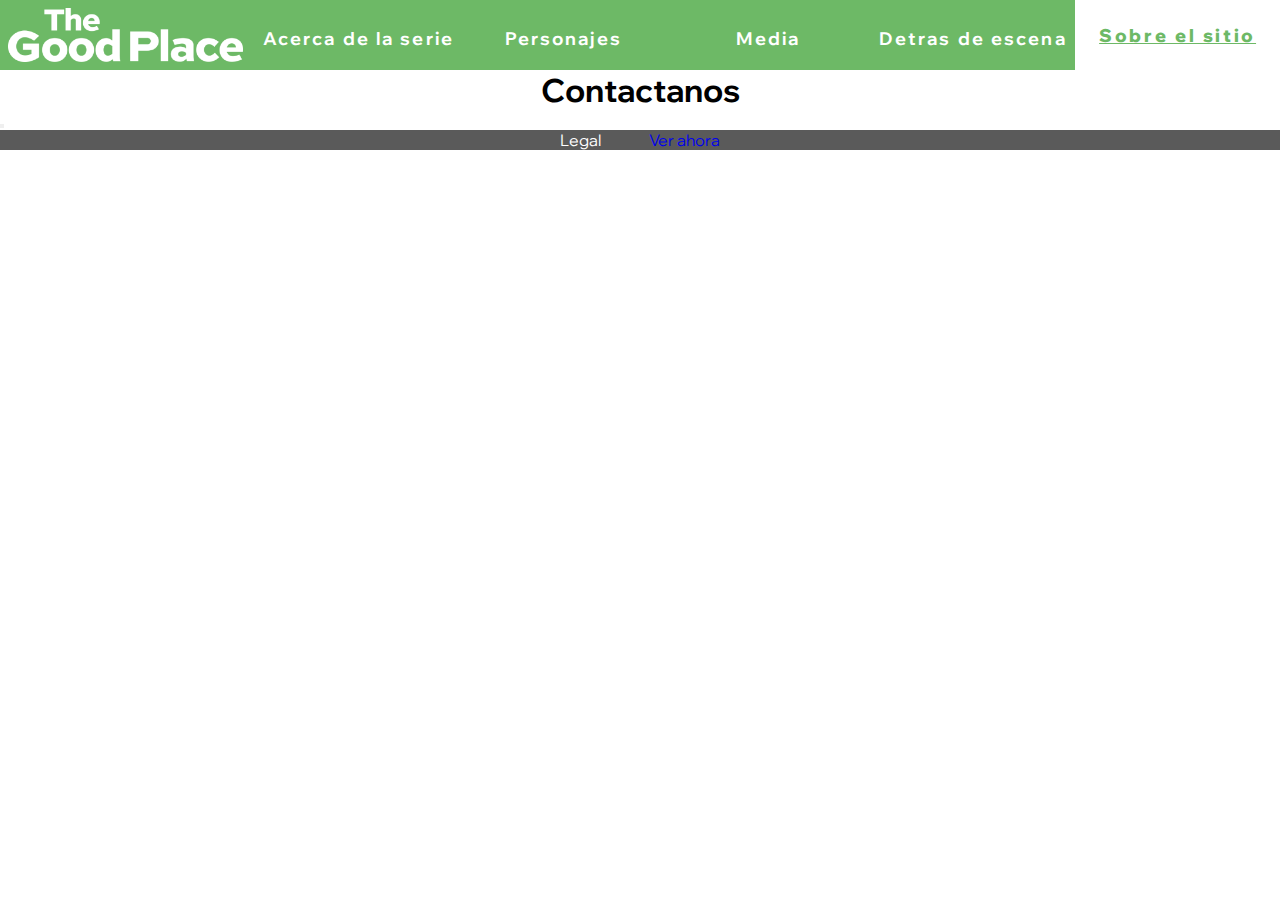
==== About.html @ 6ebea177 "initial commit" ====
<!DOCTYPE html>
<html>
<head>
	<link rel="stylesheet" type="text/css" href="css/style.css">
	<link rel="preconnect" href="https://fonts.googleapis.com">
	<link rel="preconnect" href="https://fonts.gstatic.com" crossorigin>
	<link href="https://fonts.googleapis.com/css2?family=Wix+Madefor+Display&display=swap" rel="stylesheet">
	<meta charset="UTF-8">
	<meta name="viewport" content="width=device-width, initial-scale=1">
	<title>The Good Page</title>
	<link rel="icon" type="image/x-icon" href="images/favicon.ico">
</head>
<body>

<header>
	<div class="logo">
		<a href="Index.html"> 
            <img src="images/logo_linea.png" alt = "Logo de The Good Place">
        </a>
	</div>
	<nav>
		<ul>
			<li><a href="Serie.html">Acerca de la serie</a></li>
			<li><a href="Personajes.html">Personajes</a></li>
			<li><a href="Media.html">Media</a></li>
			<li><a href="Backstage.html">Detras de escena</a>
				<ul class="dropdown">
					<li><a href="Backstage.html">Equipo</a></li>
					<li><a href="Reviews.html">Recepcion</a></li>
				</ul>
			</li>
			<li class="current">Sobre el sitio</li>
		</ul>
	</nav>
</header>

<main>
	<article>
		<h1>Contactanos</h1>
		<button value="Enviar"></button>
	</article>
</main>

<footer>
	<p> Legal</p>
	<a href="https://www.netflix.com/ar/title/80113701">Ver ahora</a>

</footer>
</body>
</html>
---- css/style.css ----
/* RESET */
* {
	padding: 0px;
	margin: 0px;
	box-sizing: border-box;
	max-width: 1300px;
} 

/* general */
html {
	scroll-behavior: smooth;
	margin: 0 auto;
}

a{
	display: inline-block;
	text-decoration: none;
}

body {
	font-family: 'Wix Madefor Display', sans-serif;
	background: #FFFFFF;
}

/*------------------------------------------------------------------ HEADER Y NAV ------------------------------------------------------------------*/

header {
	position: sticky;
	top: 0;
	width: 100vw;
	background: #6DB966;
	align-items: center;
	display: flex; 
	justify-content: space-between;
	height: 70px;
}


.logo{
	display: inline-block;
	position: relative;
	width: 20%;
	height: 100%;
}

.logo a{
	height: 100%;
	width: 100%;
}

.logo img{
	padding: 0.5rem;
	padding-right: 0;
	height: 100%;
	object-fit: contain;
}

nav{
	height: 100%;
	width: 80%;
}
nav ul{
	list-style: none;
	display: inline-flex;
	justify-content: center;
	align-items: center;
	width: 100%;
	height: 100%;
}

nav ul li {
	background: #6DB966;
	display: inline-flex;
	justify-content: center;
	align-items: center;
	width: 20%;
	height: 100%;
	vertical-align: middle;
}

nav ul li a{
	width: 100%;
	height: 100%;
	padding: 3px 6px;
	color: #FFFFFF;
	font-size: 1.1rem;
	font-weight: 700;
	vertical-align: middle;
	letter-spacing: 0.12em;
	text-align: center;
	line-height: 70px;
}

/*DESPLEGABLE*/

.dropdown{
	position: absolute;
	width: 16%;
	top: 70px;
	display: none;
}

.dropdown li{
	display: flex;
	justify-content: center;
	align-items: center;
	flex-direction: column;

	width: 100%;
	height: 100%;
	background: #6DB966;
	font-size: 1.2rem;
	font-weight: 700;
	letter-spacing: 0.12em;

	vertical-align: middle;
}

.dropdown li a{
    text-align: center;
    vertical-align: middle;
	justify-content: center;
	color: #FFFFFF;
}

/*HOVER*/

nav ul li:hover {
	background: #FFFFFF;
}

nav ul li:hover a{
	color: #6DB966;
}

nav ul li:hover .dropdown{
	display: inline-block;
	background: #FFFFFF;
}

nav ul li:hover .dropdown a{
	color: #FFFFFF;
}

nav ul li:hover .dropdown a:hover{
	color: #6DB966;
}

.dropdown li:hover{
	background: #FFFFFF;
}

.dropdown li:hover a{
	color: #6DB966;
}

.current{
	background: #FFFFFF;
	color: #6DB966;
	display: inline-flex;
	justify-content: center;
	align-items: center;
	width: 20%;
	height: 100%;
	font-size: 1.1rem;
	font-weight: 1000;
	vertical-align: middle;
	text-decoration: underline;
	letter-spacing: 0.15em;
}

/*------------------------------------------------------------------ MAIN ------------------------------------------------------------------*/


h1, h2{
	text-align: center;
}


.welcometext{
	margin: 4rem;
	text-align: center;
}

.welcome{
	text-align: center;
	font-size: 1.8rem;
	margin-bottom: 3rem;
}

/*MENU DE PAGINAS*/

.redireccion_pages h2{
	margin: 3rem;
}

.redireccion_pages section{
	display: flex;
}

.redireccion_pages div{
	width: 33%;
	text-align: center;
}

.redireccion_pages a{
	color: #000;
	font-weight: 700;
}

.redireccion_pages a img{
	border-radius: 50%;
	padding: 0.2rem;
	outline: 0.3rem solid black;
	max-width: 200px;
}

.redireccion_pages a img:hover{
	border-radius: 50%;
	padding: 0;
	outline: 0.3rem solid black;
}


/*MENU DE PERSONAJES*/

.redireccion_char{
	background-image: linear-gradient(#f0dab8,#9f7e5b);
	padding: 3rem 4rem;
	font-size: 2rem;
	display: flex;
	justify-content: space-around;
}

.redireccion_char div{
	width: 15%;
}

.redireccion_char a{
	color: #000;
	font-weight: 700;
	text-align: center;
}

.redireccion_char img{
	width: 100%;
}



.sinopsis {
	font-size: 1.5rem;
	background-image: url(../images/banner.jpg);
	background-size: cover;
	text-align: justify;
	line-height: 1.7;
	letter-spacing: 1.2;
	color: lightgray ;
	background-position: bottom;
}

.sinopsis article{
	background-color: hsla(0, 0%, 10%, 0.8);
	padding: 4em;
}

.character {
	background: #060606;
	display: flex;
}

.character img{
	object-fit: contain;
	padding: 40px;
	display: inline-block;
	width: 25%;
	margin-right: 50px;
}
.character div{
	padding: 50px 40px;
	text-align: center;
	display: inline-block;
	color: #FFFFFF;
	font-size: 1.8rem;
}

.thumbnail {
	margin: 0.7rem;
	padding: 0.2em;
	height: 100px;
	object-fit: contain;
}

.thumbnail:hover {
	background-color: white;
}

.info{
	background-color: grey;
	margin-right: 8rem;
	margin-left: 8rem;
	outline: 2px solid blue;
	display: flex;
	height: 40%;
	padding: 4rem;
	font-size: 1.5rem;
	justify-content: space-between;
}

.info img{
	object-fit: contain;
	display: inline-block;
	height: 400px;
	width: 30%;
}

.info p{
	width: 60%;
	text-align: justify;
	line-height: 1.7;
	letter-spacing: 1.2;
}

/*------------------------------------------------------------------ FOOTER ------------------------------------------------------------------*/
footer {
	color: #FFFFFF;
	background: #5A5A5A;
	
	display: flex;
	align-items: center;
	justify-content: center;
	margin: 0 auto;
	gap: 3rem;
	padding: 0,5rem 0rem ;
}

footer p{
	display: inline-block;
}
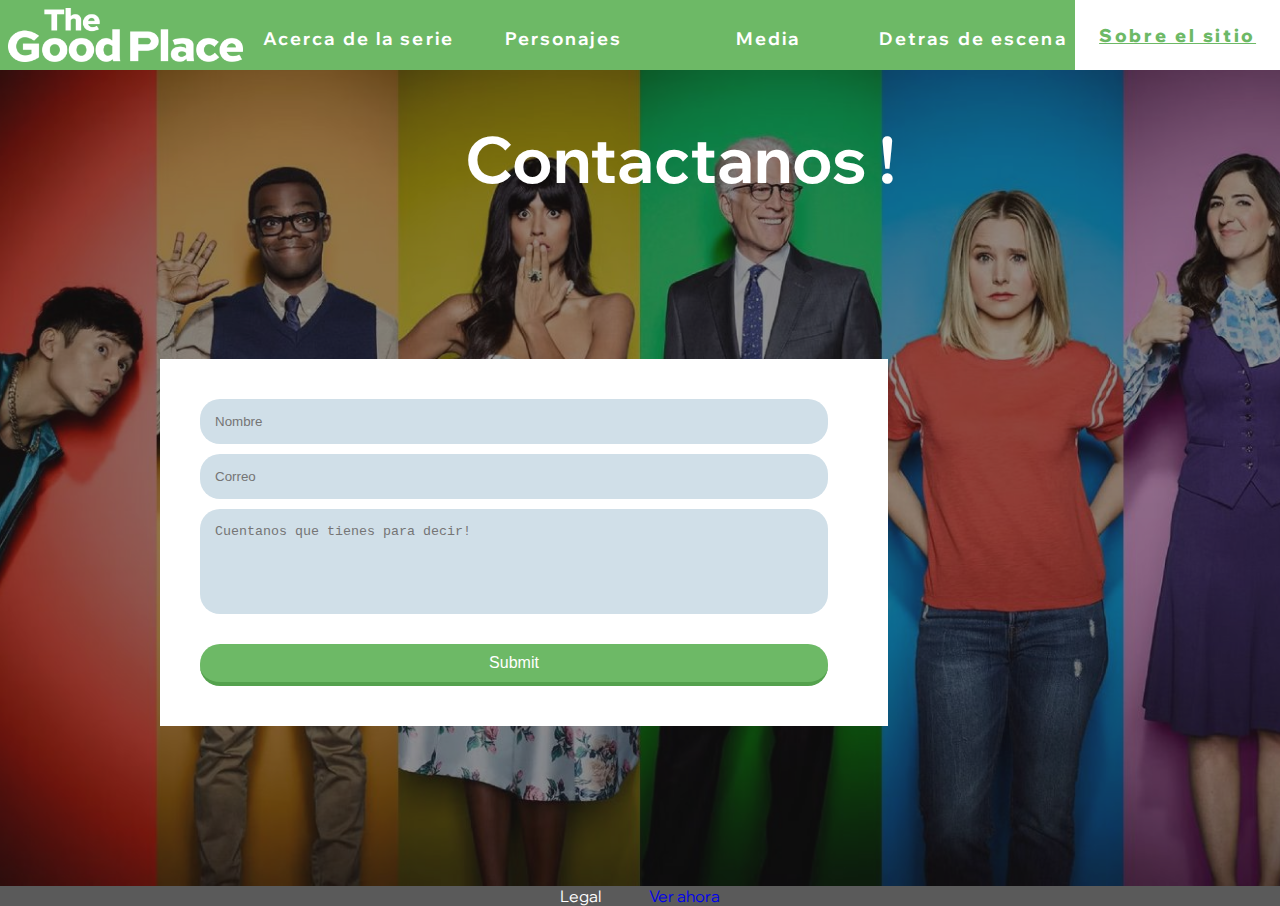
==== commit 572e61f1: "Formulario añadido" ====
--- a/About.html
+++ b/About.html
@@ -34,17 +34,23 @@
 	</nav>
 </header>
 
-<main>
+<main class="contacto">
 	<article>
-		<h1>Contactanos</h1>
-		<button value="Enviar"></button>
+		<h1>Contactanos !</h1>
+		<form action="/" class="decor">
+			<div class="form-inner">
+			<input type="text" placeholder="Nombre">
+			<input type="email" placeholder="Correo">
+			<textarea placeholder="Cuentanos que tienes para decir!" rows="5"></textarea>
+			<button type="submit" href="/">Submit</button>
+			</div>
+		</form>
 	</article>
 </main>
 
 <footer>
 	<p> Legal</p>
 	<a href="https://www.netflix.com/ar/title/80113701">Ver ahora</a>
-
 </footer>
 </body>
 </html>
--- a/css/style.css
+++ b/css/style.css
@@ -337,3 +337,73 @@
 footer p{
 	display: inline-block;
 }
+
+/*FORMULARIO*/
+
+.contacto{
+	background-image: url(/images/colors.jpg);
+	background-size: cover;
+	background-position: center;
+	
+	color: #FFFFFF;
+	letter-spacing: 1.2;
+}
+
+.contacto article{
+	background-color: hsla(0, 0%, 10%, 0.479);
+	padding: 3rem 5rem 10rem 10rem;
+}
+
+.contacto h1{
+	margin-bottom: 10rem;
+	font-size: 4rem;
+	letter-spacing: 1.8;
+}
+
+input, textarea { 
+	outline: none;
+}
+
+form {
+	position: relative;
+	width: 70%;
+	background: #fff;
+}
+
+.form-inner {
+	padding: 40px;
+	padding-right: 60px;
+}
+
+.form-inner input, .form-inner textarea {
+	display: block;
+	width: 100%;
+	padding: 15px;
+	margin-bottom: 10px;
+	border: none;
+	border-radius: 20px;
+	background: #d0dfe8;
+}
+
+.form-inner textarea {
+	resize: none;
+
+}
+
+button {
+	width: 100%;
+	padding: 10px;
+	margin-top: 20px;
+	border-radius: 20px;
+	border: none;
+	border-bottom: 4px solid #54a14d;
+	background: #6DB966; 
+	font-size: 16px;
+	font-weight: 500;
+	color: #fff;
+}
+
+button:hover {
+	background: #54a14d;
+} 
+
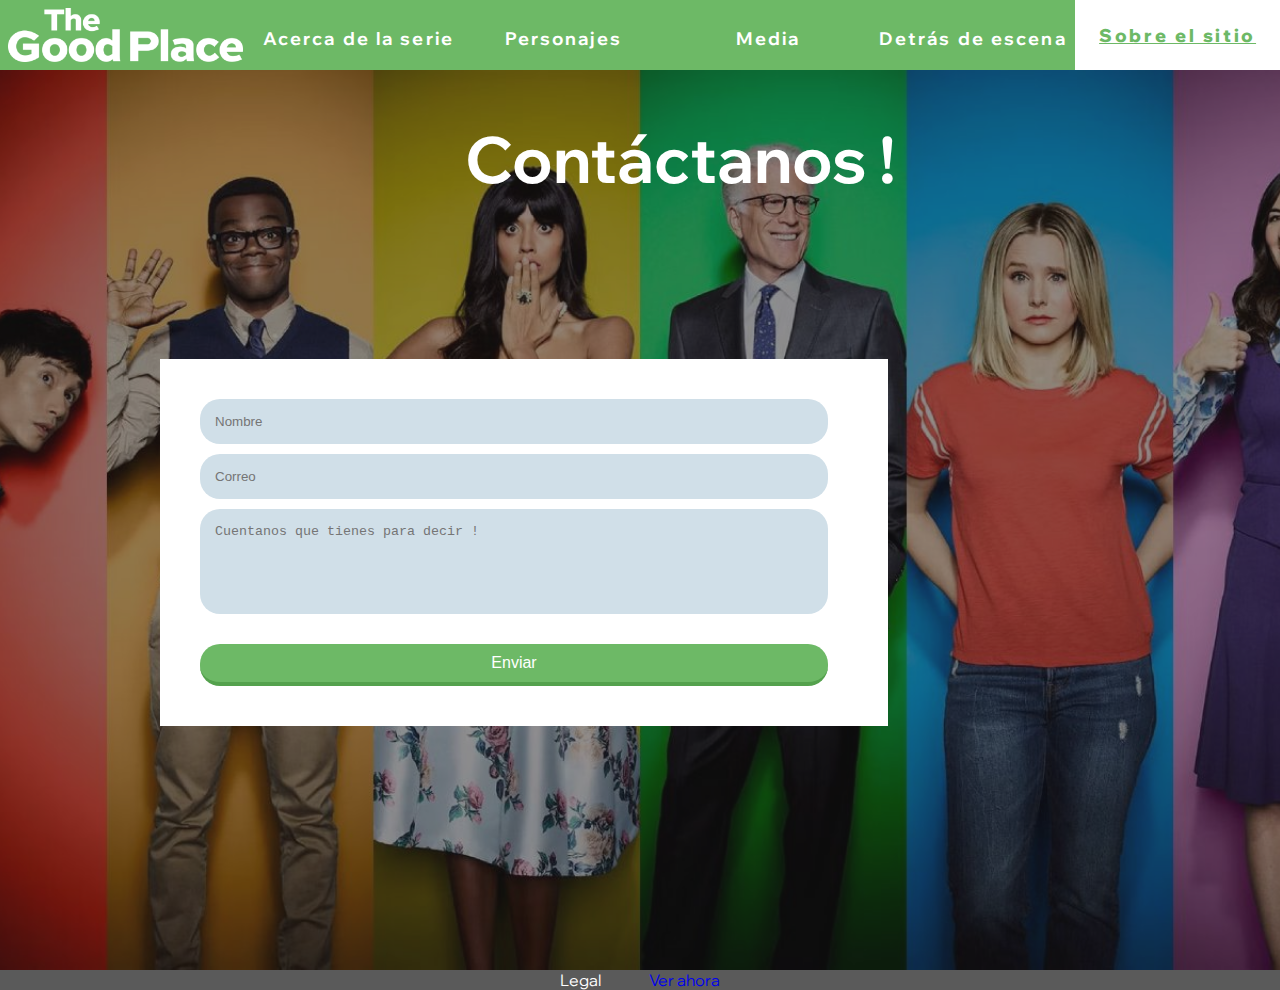
==== commit 6f249fcb: "version mas prolija" ====
--- a/About.html
+++ b/About.html
@@ -23,10 +23,10 @@
 			<li><a href="Serie.html">Acerca de la serie</a></li>
 			<li><a href="Personajes.html">Personajes</a></li>
 			<li><a href="Media.html">Media</a></li>
-			<li><a href="Backstage.html">Detras de escena</a>
+			<li><a href="Backstage.html">Detrás de escena</a>
 				<ul class="dropdown">
 					<li><a href="Backstage.html">Equipo</a></li>
-					<li><a href="Reviews.html">Recepcion</a></li>
+					<li><a href="Reviews.html">Recepción</a></li>
 				</ul>
 			</li>
 			<li class="current">Sobre el sitio</li>
@@ -35,21 +35,23 @@
 </header>
 
 <main class="contacto">
-	<article>
-		<h1>Contactanos !</h1>
-		<form action="/" class="decor">
-			<div class="form-inner">
-			<input type="text" placeholder="Nombre">
-			<input type="email" placeholder="Correo">
-			<textarea placeholder="Cuentanos que tienes para decir!" rows="5"></textarea>
-			<button type="submit" href="/">Submit</button>
-			</div>
-		</form>
-	</article>
+	<section>
+		<article>
+			<h1>Contáctanos !</h1>
+			<form action="/" class="decor">
+				<div class="form-inner">
+				<input type="text" placeholder="Nombre">
+				<input type="email" placeholder="Correo">
+				<textarea placeholder="Cuentanos que tienes para decir !" rows="5"></textarea>
+				<button type="submit" href="/">Enviar</button>
+				</div>
+			</form>
+		</article>
+	</section>
 </main>
 
 <footer>
-	<p> Legal</p>
+	<p>Legal</p>
 	<a href="https://www.netflix.com/ar/title/80113701">Ver ahora</a>
 </footer>
 </body>
--- a/css/style.css
+++ b/css/style.css
@@ -3,7 +3,7 @@
 	padding: 0px;
 	margin: 0px;
 	box-sizing: border-box;
-	max-width: 1300px;
+	max-width: 1300px; /*rompe la galeria*/
 } 
 
 /* general */
@@ -19,8 +19,9 @@
 
 body {
 	font-family: 'Wix Madefor Display', sans-serif;
-	background: #FFFFFF;
-}
+	background: #918263;
+}
+
 
 /*------------------------------------------------------------------ HEADER Y NAV ------------------------------------------------------------------*/
 
@@ -59,6 +60,7 @@
 	height: 100%;
 	width: 80%;
 }
+
 nav ul{
 	list-style: none;
 	display: inline-flex;
@@ -169,23 +171,46 @@
 	letter-spacing: 0.15em;
 }
 
-/*------------------------------------------------------------------ MAIN ------------------------------------------------------------------*/
-
+.dropdown .current{
+	background: #FFFFFF;
+	color: #6DB966;
+	display: inline-flex;
+	justify-content: center;
+	align-items: center;
+	width: 100%;
+	height: 100%;
+	font-size: 1.1rem;
+	font-weight: 1000;
+	vertical-align: middle;
+	text-decoration: underline;
+	letter-spacing: 0.15em;
+}
+
+/*------------------------------------------------ MAIN/GENERAL ------------------------------------------------*/
+
+main{
+	background-color: #ffffff;
+	min-height: 100vh;
+}
 
 h1, h2{
 	text-align: center;
 }
 
-
-.welcometext{
-	margin: 4rem;
+/*--------------------------------------------------- INDEX ---------------------------------------------------*/
+
+.welcome h1{
+	display: inline-block;
+	padding: 4rem;
 	text-align: center;
-}
-
-.welcome{
-	text-align: center;
+	width: 100%;
+}
+
+.welcome p{
+	display: inline-block;
+	padding: 4rem;
+	text-align: justify;
 	font-size: 1.8rem;
-	margin-bottom: 3rem;
 }
 
 /*MENU DE PAGINAS*/
@@ -221,32 +246,7 @@
 	outline: 0.3rem solid black;
 }
 
-
-/*MENU DE PERSONAJES*/
-
-.redireccion_char{
-	background-image: linear-gradient(#f0dab8,#9f7e5b);
-	padding: 3rem 4rem;
-	font-size: 2rem;
-	display: flex;
-	justify-content: space-around;
-}
-
-.redireccion_char div{
-	width: 15%;
-}
-
-.redireccion_char a{
-	color: #000;
-	font-weight: 700;
-	text-align: center;
-}
-
-.redireccion_char img{
-	width: 100%;
-}
-
-
+/*----------------------------------------------------- SERIE ------------------------------------------------------*/
 
 .sinopsis {
 	font-size: 1.5rem;
@@ -264,6 +264,56 @@
 	padding: 4em;
 }
 
+/*-------------------------------------------------- CHARACTERS ---------------------------------------------------*/
+
+/*MENU DE PERSONAJES*/
+
+.redireccion_char{
+	background-image: linear-gradient(#f0dab8,#9f7e5b);
+	padding: 3rem 4rem;
+	font-size: 2rem;
+	display: flex;
+	justify-content: space-around;
+}
+
+.redireccion_char div{
+	width: 15%;
+}
+
+.redireccion_char a{
+	color: #000;
+	font-weight: 700;
+	text-align: center;
+}
+
+.redireccion_char img{
+	width: 100%;
+}
+
+.upbutton{
+	background-color: #6DB966;
+	display: inline-block;
+	width: 4rem;
+	height: 3rem;
+	border-top-left-radius: 50%;
+	border-bottom-left-radius: 50%;
+	position: fixed;
+	bottom: 10rem;
+	right: 0;
+	padding-left: 0.7rem;
+	padding-top: 0.5rem;
+}
+
+.upbutton div{
+	width: 3rem;
+	height: 2rem;
+	background-image: url(../images/up.png);
+	background-size: cover;
+	background-position: bottom;
+}
+
+/*PERSONAJES*/
+
 .character {
 	background: #060606;
 	display: flex;
@@ -271,19 +321,24 @@
 
 .character img{
 	object-fit: contain;
-	padding: 40px;
+	padding: 2rem;
 	display: inline-block;
 	width: 25%;
-	margin-right: 50px;
 }
 .character div{
 	padding: 50px 40px;
-	text-align: center;
-	display: inline-block;
-	color: #FFFFFF;
-	font-size: 1.8rem;
-}
-
+	/*text-align: center;*/
+	text-align: justify;
+	display: inline-block;
+	color: #FFFFFF;
+	font-size: 1.7rem;
+}
+
+.character h2{
+	margin-bottom: 1rem;
+}
+
+/*--------------------------------------------------- MEDIA ----------------------------------------------------*/
 .thumbnail {
 	margin: 0.7rem;
 	padding: 0.2em;
@@ -295,23 +350,27 @@
 	background-color: white;
 }
 
+/*-------------------------------------------------- BACKSTAGE ---------------------------------------------------*/
+
 .info{
-	background-color: grey;
+	background-color: #FFD14A;
+	color: #0062A1;
 	margin-right: 8rem;
 	margin-left: 8rem;
-	outline: 2px solid blue;
 	display: flex;
 	height: 40%;
 	padding: 4rem;
-	font-size: 1.5rem;
+	font-size: 1.7rem;
+	font-weight: 600;
 	justify-content: space-between;
+	outline: solid 0.2rem #0062A1;
 }
 
 .info img{
 	object-fit: contain;
 	display: inline-block;
-	height: 400px;
-	width: 30%;
+	width: 35%;
+	outline: solid 0.2rem #0062A1;
 }
 
 .info p{
@@ -321,27 +380,28 @@
 	letter-spacing: 1.2;
 }
 
-/*------------------------------------------------------------------ FOOTER ------------------------------------------------------------------*/
-footer {
-	color: #FFFFFF;
-	background: #5A5A5A;
-	
-	display: flex;
-	align-items: center;
-	justify-content: center;
-	margin: 0 auto;
-	gap: 3rem;
-	padding: 0,5rem 0rem ;
-}
-
-footer p{
-	display: inline-block;
-}
-
-/*FORMULARIO*/
+/*--------------------------------------------------- REVIEWS ----------------------------------------------------*/
+
+.reviews section{
+	padding: 4rem;
+	outline: solid black 0.1rem;
+}
+
+.reviews q{
+	display: inline-block;
+	margin-bottom: 3rem;
+}
+
+.reviews a{
+	display: block;
+	text-align: right;
+	margin-right: 5rem;
+}
+/*----------------------------------------------------- ABOUT -----------------------------------------------------*/
+
 
 .contacto{
-	background-image: url(/images/colors.jpg);
+	background-image: url(../images/colors.jpg);
 	background-size: cover;
 	background-position: center;
 	
@@ -349,8 +409,12 @@
 	letter-spacing: 1.2;
 }
 
+.contacto section{
+	background-color: hsla(0, 0%, 10%, 0.479);
+	min-height: 100vh;
+}
+
 .contacto article{
-	background-color: hsla(0, 0%, 10%, 0.479);
 	padding: 3rem 5rem 10rem 10rem;
 }
 
@@ -359,6 +423,8 @@
 	font-size: 4rem;
 	letter-spacing: 1.8;
 }
+
+/*FORMULARIO*/
 
 input, textarea { 
 	outline: none;
@@ -407,3 +473,20 @@
 	background: #54a14d;
 } 
 
+/*----------------------------------------------------- FOOTER -----------------------------------------------------*/
+
+footer {
+	color: #FFFFFF;
+	background: #5A5A5A;
+	
+	display: flex;
+	align-items: center;
+	justify-content: center;
+	margin: 0 auto;
+	gap: 3rem;
+	padding: 0,5rem 0rem ;
+}
+
+footer p{
+	display: inline-block;
+}
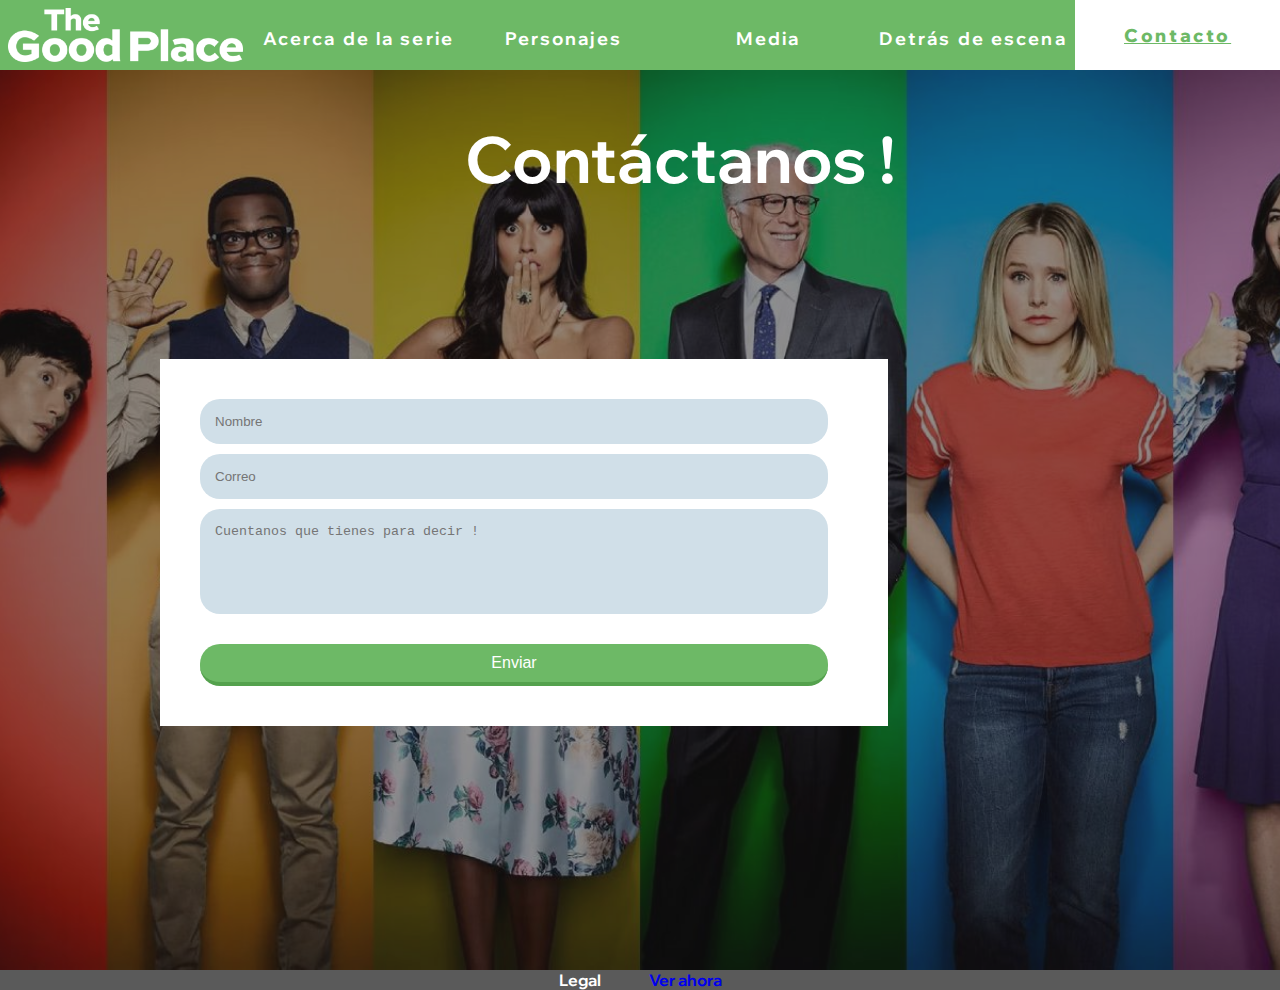
==== commit 10b58b14: "contenido++" ====
--- a/About.html
+++ b/About.html
@@ -29,7 +29,7 @@
 					<li><a href="Reviews.html">Recepción</a></li>
 				</ul>
 			</li>
-			<li class="current">Sobre el sitio</li>
+			<li class="current">Contacto</li>
 		</ul>
 	</nav>
 </header>
--- a/css/style.css
+++ b/css/style.css
@@ -19,7 +19,8 @@
 
 body {
 	font-family: 'Wix Madefor Display', sans-serif;
-	background: #918263;
+	background: #000000;
+	font-weight: 700;
 }
 
 
@@ -86,7 +87,6 @@
 	padding: 3px 6px;
 	color: #FFFFFF;
 	font-size: 1.1rem;
-	font-weight: 700;
 	vertical-align: middle;
 	letter-spacing: 0.12em;
 	text-align: center;
@@ -112,7 +112,6 @@
 	height: 100%;
 	background: #6DB966;
 	font-size: 1.2rem;
-	font-weight: 700;
 	letter-spacing: 0.12em;
 
 	vertical-align: middle;
@@ -208,7 +207,7 @@
 
 .welcome p{
 	display: inline-block;
-	padding: 4rem;
+	padding: 2rem 4rem;
 	text-align: justify;
 	font-size: 1.8rem;
 }
@@ -230,7 +229,6 @@
 
 .redireccion_pages a{
 	color: #000;
-	font-weight: 700;
 }
 
 .redireccion_pages a img{
@@ -248,20 +246,22 @@
 
 /*----------------------------------------------------- SERIE ------------------------------------------------------*/
 
-.sinopsis {
+.sinopsis{
+	height: 100%;
+	background-color: #6ccbf4e3;
+}
+
+.sinopsis p{
 	font-size: 1.5rem;
-	background-image: url(../images/banner.jpg);
-	background-size: cover;
-	text-align: justify;
 	line-height: 1.7;
 	letter-spacing: 1.2;
-	color: lightgray ;
-	background-position: bottom;
-}
-
-.sinopsis article{
-	background-color: hsla(0, 0%, 10%, 0.8);
-	padding: 4em;
+	padding: 2rem 5rem;
+}
+
+.sinopsis img{
+	width: 100%;
+	position: relative;
+	bottom: 0;
 }
 
 /*-------------------------------------------------- CHARACTERS ---------------------------------------------------*/
@@ -278,12 +278,17 @@
 
 .redireccion_char div{
 	width: 15%;
+	padding: 1rem 0rem;
 }
 
 .redireccion_char a{
 	color: #000;
-	font-weight: 700;
 	text-align: center;
+}
+
+.redireccion_char div:hover{
+	color: #ffffff;
+	padding-top: 0.3rem;
 }
 
 .redireccion_char img{
@@ -316,6 +321,7 @@
 
 .character {
 	background: #060606;
+	background-image: linear-gradient(to left top,black,#292929 85%, black);
 	display: flex;
 }
 
@@ -339,11 +345,53 @@
 }
 
 /*--------------------------------------------------- MEDIA ----------------------------------------------------*/
+
+.galeria{
+	background-image: linear-gradient(#f0dab8,#9f7e5b);
+}
+
+.galeria h1{
+	padding-top: 2rem;
+	font-size: 3rem;
+	color: rgb(54, 54, 54);
+}
+
+.galeria h2{
+	font-size: 2rem;
+	color: rgb(54, 54, 54);
+}
+
+.trailer{
+	padding: 1rem 10rem 3rem;
+	display: block;
+	width: 100%;
+	height: 700px
+}
+
+iframe{
+	width: 100%;
+	height: 100%;
+	/*outline: solid black 0.1rem;*/
+}
+
+.gallery{
+	width: 100%;
+	padding: 0rem 2rem;
+	display: flex;
+	flex-wrap: wrap;
+	justify-content: center;
+	column-gap: 0.5rem;
+	row-gap: 1rem;
+	padding-bottom: 2rem;
+
+}
+
 .thumbnail {
 	margin: 0.7rem;
 	padding: 0.2em;
-	height: 100px;
+	height: 7rem;
 	object-fit: contain;
+	background-color: rgba(68, 68, 68, 0.397);
 }
 
 .thumbnail:hover {
@@ -355,15 +403,11 @@
 .info{
 	background-color: #FFD14A;
 	color: #0062A1;
-	margin-right: 8rem;
-	margin-left: 8rem;
 	display: flex;
 	height: 40%;
 	padding: 4rem;
-	font-size: 1.7rem;
-	font-weight: 600;
+	font-size: 1.8rem;
 	justify-content: space-between;
-	outline: solid 0.2rem #0062A1;
 }
 
 .info img{
@@ -374,10 +418,14 @@
 }
 
 .info p{
+	padding-top: 4rem;
 	width: 60%;
 	text-align: justify;
 	line-height: 1.7;
-	letter-spacing: 1.2;
+}
+
+.info span{
+	font-style: italic;
 }
 
 /*--------------------------------------------------- REVIEWS ----------------------------------------------------*/
@@ -465,7 +513,6 @@
 	border-bottom: 4px solid #54a14d;
 	background: #6DB966; 
 	font-size: 16px;
-	font-weight: 500;
 	color: #fff;
 }
 
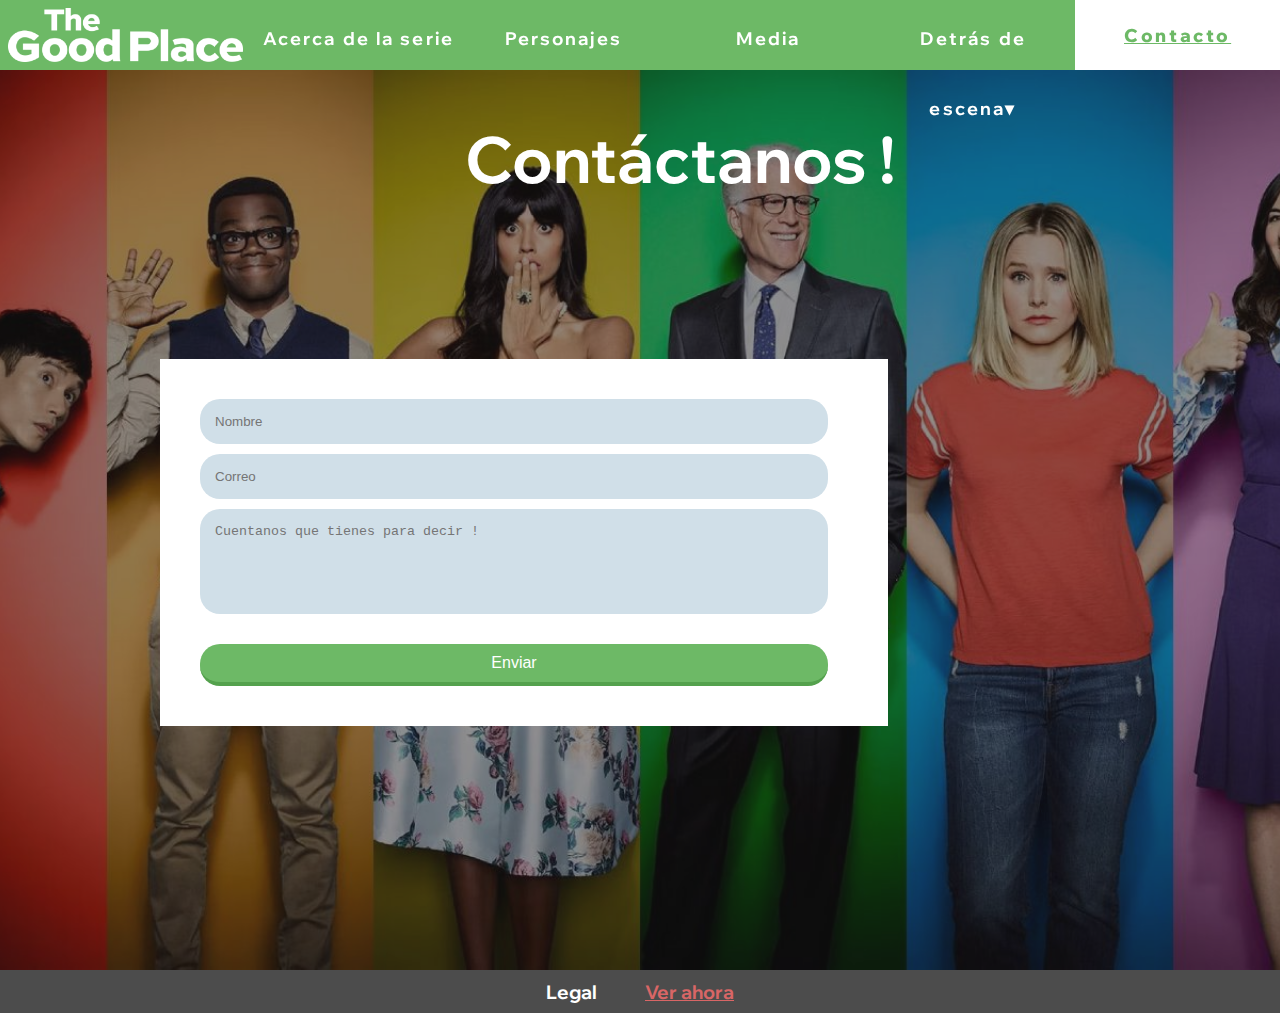
==== commit c8286d3f: "computadora listo" ====
--- a/About.html
+++ b/About.html
@@ -23,7 +23,7 @@
 			<li><a href="Serie.html">Acerca de la serie</a></li>
 			<li><a href="Personajes.html">Personajes</a></li>
 			<li><a href="Media.html">Media</a></li>
-			<li><a href="Backstage.html">Detrás de escena</a>
+			<li><a href="Backstage.html">Detrás de escena&#9662</a>
 				<ul class="dropdown">
 					<li><a href="Backstage.html">Equipo</a></li>
 					<li><a href="Reviews.html">Recepción</a></li>
--- a/css/style.css
+++ b/css/style.css
@@ -23,6 +23,10 @@
 	font-weight: 700;
 }
 
+span{
+	font-style: italic;
+	white-space: pre;
+}
 
 /*------------------------------------------------------------------ HEADER Y NAV ------------------------------------------------------------------*/
 
@@ -247,15 +251,15 @@
 /*----------------------------------------------------- SERIE ------------------------------------------------------*/
 
 .sinopsis{
-	height: 100%;
-	background-color: #6ccbf4e3;
+	display: block;
+	background-image: linear-gradient(to top ,#03b1e7 80%,#1793b8);
 }
 
 .sinopsis p{
 	font-size: 1.5rem;
 	line-height: 1.7;
 	letter-spacing: 1.2;
-	padding: 2rem 5rem;
+	padding: 3rem 5rem;
 }
 
 .sinopsis img{
@@ -424,27 +428,129 @@
 	line-height: 1.7;
 }
 
-.info span{
-	font-style: italic;
-}
-
 /*--------------------------------------------------- REVIEWS ----------------------------------------------------*/
 
+.reception{
+	background-color: #FFD14A;
+	padding-top: 2rem;
+}
+
+.reception h1{
+	font-size: 3rem;
+	color: #0062A1;
+	margin-bottom: 2rem;
+}
+
+.reception h2{
+	font-size: 2.8rem;
+	color: #0062A1;
+	margin: 2rem 0;
+}
+
+
+.awards{
+	display: flex;
+	margin: 0 3rem;
+	flex-direction: row;
+	background-color: #0062A1;
+	align-items: center;
+	padding: 2rem;
+	outline: double #0062A1 6px;
+}
+
+
+.awards ul{
+	display: inline-block;
+	font-size: 1.2rem;
+	color: #FFD14A;
+	padding: 0.5rem 0 0.5rem 2rem;
+	width: 60%;
+	margin: 0;
+	list-style: square;
+}
+
+.awards li{
+	margin-bottom: 1rem;
+}
+
+.awards img{
+	object-fit: contain;
+	width: 40%;
+	outline: double #FFD14A 6px;
+}
+
+
+.reviews{
+	padding-bottom: 3rem;
+}
+
 .reviews section{
-	padding: 4rem;
-	outline: solid black 0.1rem;
+	color: #FFD14A;
+	margin: 3rem 4rem;
+	margin-bottom: 0;
+	padding: 1rem 2rem 2rem 2rem;
+	font-size: 1.3rem;
+	background-color: #0062A1;
+	border-radius: 3px 100px / 120px;
+	outline: double #024874 6px;
+}
+
+.reviews .left{
+	margin-left: 8rem ;
+}
+
+.reviews .right{
+	margin-right: 8rem ;
 }
 
 .reviews q{
 	display: inline-block;
-	margin-bottom: 3rem;
+	margin: 3rem 3rem;
 }
 
 .reviews a{
 	display: block;
 	text-align: right;
 	margin-right: 5rem;
-}
+	font-size: 1.5rem;
+	color: #FFD14A;
+	font-weight: 100;
+	text-decoration: underline;
+}
+
+.reviews a:hover{
+	color: #f6e1a2;
+	font-weight: 700;
+}
+/*
+.reviews section{
+	color: #fff;
+	margin: 3rem 4rem;
+	margin-bottom: 0;
+	padding: 1rem 3rem 2rem 3rem;
+	font-size: 1.3rem;
+	background-color: #54a14d;
+	border-radius: 10px 100px / 120px;
+	outline: solid #2d5c28 3px;
+}
+
+.reviews q{
+	display: inline-block;
+	margin: 3rem 3rem;
+}
+
+.reviews a{
+	display: block;
+	text-align: right;
+	margin-right: 5rem;
+	color: #FFFFFF;
+	text-decoration: underline;
+}
+
+.reviews a:hover{
+	color: blue;
+}*/
+
 /*----------------------------------------------------- ABOUT -----------------------------------------------------*/
 
 
@@ -524,16 +630,17 @@
 
 footer {
 	color: #FFFFFF;
-	background: #5A5A5A;
-	
+	background: #4c4c4c;
+	font-size: 1.2rem;
 	display: flex;
 	align-items: center;
 	justify-content: center;
 	margin: 0 auto;
 	gap: 3rem;
-	padding: 0,5rem 0rem ;
-}
-
-footer p{
-	display: inline-block;
-}
+	padding: .6rem 0rem ;
+}
+
+footer a, footer a:visited{
+	color: rgba(249, 109, 109, 0.82);
+	text-decoration: underline;
+}
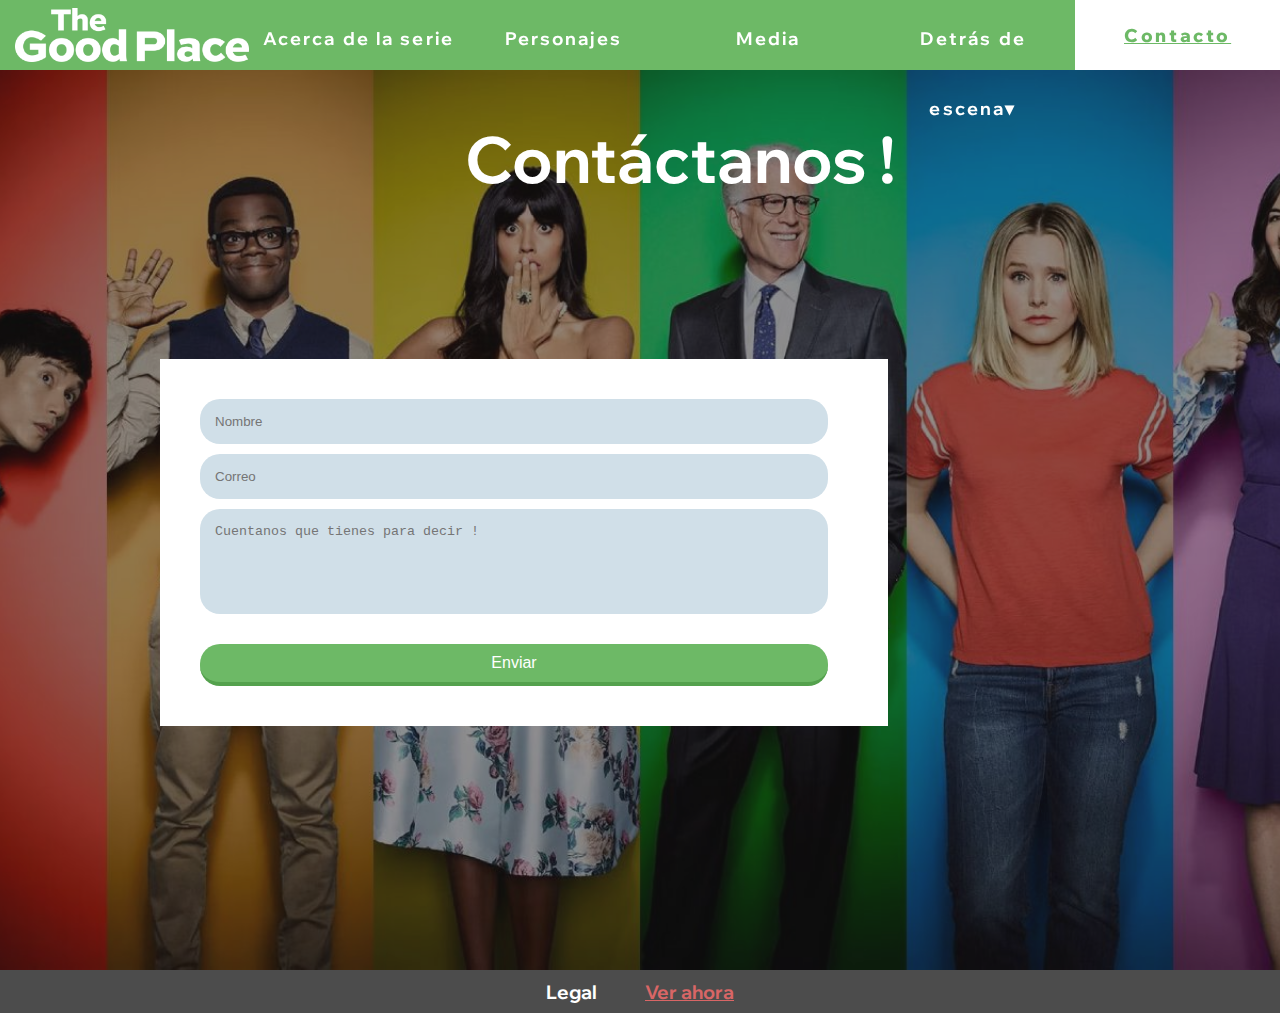
==== commit 0c68a252: "media avance" ====
--- a/About.html
+++ b/About.html
@@ -19,7 +19,7 @@
         </a>
 	</div>
 	<nav>
-		<ul>
+		<ul class="navigator">
 			<li><a href="Serie.html">Acerca de la serie</a></li>
 			<li><a href="Personajes.html">Personajes</a></li>
 			<li><a href="Media.html">Media</a></li>
@@ -31,6 +31,11 @@
 			</li>
 			<li class="current">Contacto</li>
 		</ul>
+		<div class="hamburguesa">
+			<span></span>
+			<span></span>
+			<span></span>
+		</div>
 	</nav>
 </header>
 
@@ -54,5 +59,6 @@
 	<p>Legal</p>
 	<a href="https://www.netflix.com/ar/title/80113701">Ver ahora</a>
 </footer>
+<script src="js/hamburger.js"></script>
 </body>
 </html>
--- a/css/style.css
+++ b/css/style.css
@@ -26,6 +26,10 @@
 span{
 	font-style: italic;
 	white-space: pre;
+}
+
+img{
+	vertical-align:bottom;
 }
 
 /*------------------------------------------------------------------ HEADER Y NAV ------------------------------------------------------------------*/
@@ -58,6 +62,7 @@
 	padding: 0.5rem;
 	padding-right: 0;
 	height: 100%;
+	width: 100%;
 	object-fit: contain;
 }
 
@@ -189,6 +194,11 @@
 	letter-spacing: 0.15em;
 }
 
+.hamburguesa, .hamburguesa span{
+	display: none;
+	cursor: pointer;
+}
+
 /*------------------------------------------------ MAIN/GENERAL ------------------------------------------------*/
 
 main{
@@ -219,7 +229,9 @@
 /*MENU DE PAGINAS*/
 
 .redireccion_pages h2{
+	font-size: 2rem;
 	margin: 3rem;
+	margin-bottom: 5rem;
 }
 
 .redireccion_pages section{
@@ -239,7 +251,7 @@
 	border-radius: 50%;
 	padding: 0.2rem;
 	outline: 0.3rem solid black;
-	max-width: 200px;
+	max-width: 300px;
 }
 
 .redireccion_pages a img:hover{
@@ -522,34 +534,6 @@
 	color: #f6e1a2;
 	font-weight: 700;
 }
-/*
-.reviews section{
-	color: #fff;
-	margin: 3rem 4rem;
-	margin-bottom: 0;
-	padding: 1rem 3rem 2rem 3rem;
-	font-size: 1.3rem;
-	background-color: #54a14d;
-	border-radius: 10px 100px / 120px;
-	outline: solid #2d5c28 3px;
-}
-
-.reviews q{
-	display: inline-block;
-	margin: 3rem 3rem;
-}
-
-.reviews a{
-	display: block;
-	text-align: right;
-	margin-right: 5rem;
-	color: #FFFFFF;
-	text-decoration: underline;
-}
-
-.reviews a:hover{
-	color: blue;
-}*/
 
 /*----------------------------------------------------- ABOUT -----------------------------------------------------*/
 
@@ -644,3 +628,80 @@
 	color: rgba(249, 109, 109, 0.82);
 	text-decoration: underline;
 }
+
+
+/*------------------------------------------------- MEDIA QUERIES ----------------------------------------------------*/
+
+@media screen and (max-width: 576px){
+	.redireccion_char{
+		display: none;
+	}
+
+	.hamburguesa{
+		display: block;
+		width: 10%;
+		position: absolute;
+		right: 1%;
+		top:25%;
+	}
+
+	.hamburguesa span{
+		display: block;
+		width: 25px;
+		height: 3px;
+		margin: 5px auto;
+		background-color: white;
+	}
+
+	.navigator{
+		position: fixed;
+		left: -100%;
+		top: 70px;
+		gap: 0;
+		flex-direction: column;
+		width: 100%;
+		text-align: center;
+	}
+
+	.navigator.active{
+		left:0;
+		justify-content:flex-start;
+	}
+
+	.navigator.active li{
+		width: 100vh;
+		height: 70px;
+	}
+
+	.logo{
+		width: 80%;
+	}	
+
+	/*Resto*/
+
+
+	.redireccion_pages section{
+		flex-direction: column;
+		align-items: center;
+		gap: 2rem;
+	}
+
+	.redireccion_pages section div{
+		width: 100%;
+	}
+
+	.redireccion_pages section div a{
+		width: 70%;
+	}
+
+	.redireccion_pages section div a img{
+		max-width: 400px;
+	}
+
+	.redireccion_pages section div a h4{
+		font-size: 1.9rem;
+		margin-bottom: 2rem;
+	}
+
+}
+
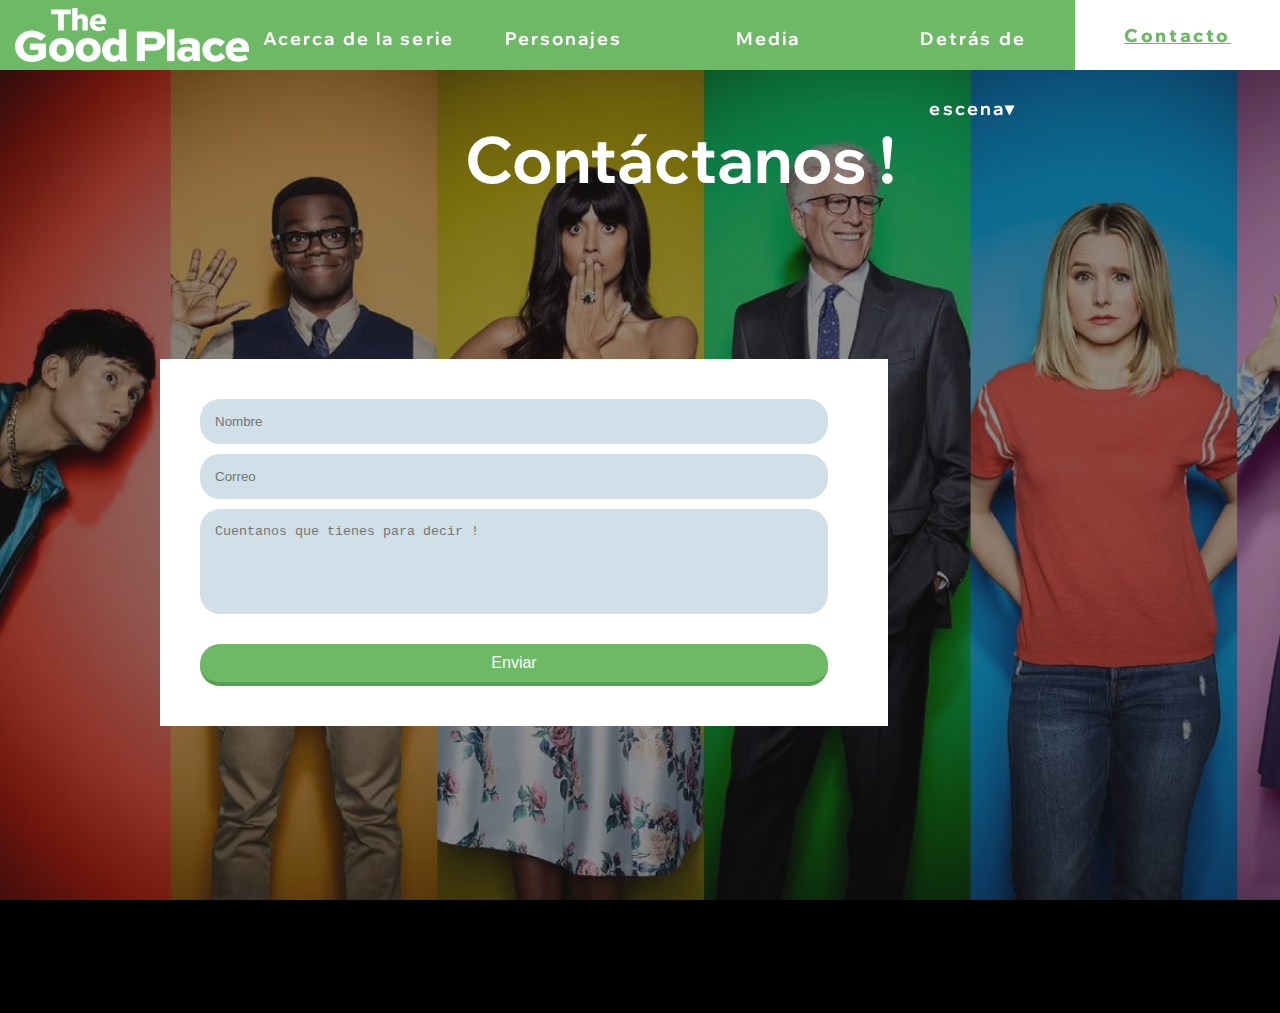
==== commit 25437551: "final 1.0" ====
--- a/About.html
+++ b/About.html
@@ -14,19 +14,19 @@
 
 <header>
 	<div class="logo">
-		<a href="Index.html"> 
+		<a href="index.html"> 
             <img src="images/logo_linea.png" alt = "Logo de The Good Place">
         </a>
 	</div>
 	<nav>
 		<ul class="navigator">
-			<li><a href="Serie.html">Acerca de la serie</a></li>
-			<li><a href="Personajes.html">Personajes</a></li>
-			<li><a href="Media.html">Media</a></li>
-			<li><a href="Backstage.html">Detrás de escena&#9662</a>
+			<li><a href="serie.html">Acerca de la serie</a></li>
+			<li><a href="personajes.html">Personajes</a></li>
+			<li><a href="media.html">Media</a></li>
+			<li class="drop"><p>Detrás de escena&#9662</p>
 				<ul class="dropdown">
-					<li><a href="Backstage.html">Equipo</a></li>
-					<li><a href="Reviews.html">Recepción</a></li>
+					<li><a href="backstage.html">Equipo</a></li>
+					<li><a href="reviews.html">Recepción</a></li>
 				</ul>
 			</li>
 			<li class="current">Contacto</li>
--- a/css/style.css
+++ b/css/style.css
@@ -3,7 +3,7 @@
 	padding: 0px;
 	margin: 0px;
 	box-sizing: border-box;
-	max-width: 1300px; /*rompe la galeria*/
+	max-width: 1300px;
 } 
 
 /* general */
@@ -30,6 +30,15 @@
 
 img{
 	vertical-align:bottom;
+}
+
+html,body
+{
+    width: 100%;
+    height: 100%;
+    margin: 0px;
+    padding: 0px;
+    overflow-x: hidden; 
 }
 
 /*------------------------------------------------------------------ HEADER Y NAV ------------------------------------------------------------------*/
@@ -90,7 +99,7 @@
 	vertical-align: middle;
 }
 
-nav ul li a{
+nav ul li a, nav ul li p{
 	width: 100%;
 	height: 100%;
 	padding: 3px 6px;
@@ -139,7 +148,7 @@
 	background: #FFFFFF;
 }
 
-nav ul li:hover a{
+nav ul li:hover a,nav ul li:hover p{
 	color: #6DB966;
 }
 
@@ -164,7 +173,7 @@
 	color: #6DB966;
 }
 
-.current{
+.current, .current .curp{
 	background: #FFFFFF;
 	color: #6DB966;
 	display: inline-flex;
@@ -192,6 +201,12 @@
 	vertical-align: middle;
 	text-decoration: underline;
 	letter-spacing: 0.15em;
+}
+
+.curp{
+	padding: 0;
+	line-height:normal;
+	width: 100% !important;
 }
 
 .hamburguesa, .hamburguesa span{
@@ -416,7 +431,7 @@
 
 /*-------------------------------------------------- BACKSTAGE ---------------------------------------------------*/
 
-.info{
+.infol , .infor{
 	background-color: #FFD14A;
 	color: #0062A1;
 	display: flex;
@@ -426,14 +441,14 @@
 	justify-content: space-between;
 }
 
-.info img{
+.infol img , .infor img{
 	object-fit: contain;
 	display: inline-block;
 	width: 35%;
 	outline: solid 0.2rem #0062A1;
 }
 
-.info p{
+.infol p , .infor p{
 	padding-top: 4rem;
 	width: 60%;
 	text-align: justify;
@@ -541,10 +556,9 @@
 .contacto{
 	background-image: url(../images/colors.jpg);
 	background-size: cover;
-	background-position: center;
+	background-position: 30%;
 	
 	color: #FFFFFF;
-	letter-spacing: 1.2;
 }
 
 .contacto section{
@@ -569,7 +583,6 @@
 }
 
 form {
-	position: relative;
 	width: 70%;
 	background: #fff;
 }
@@ -633,8 +646,9 @@
 /*------------------------------------------------- MEDIA QUERIES ----------------------------------------------------*/
 
 @media screen and (max-width: 576px){
-	.redireccion_char{
-		display: none;
+
+	*{
+		max-width: 576px;
 	}
 
 	.hamburguesa{
@@ -673,12 +687,39 @@
 		height: 70px;
 	}
 
+	nav ul li:hover .dropdown{
+		display: none;
+	}
+
+	.drop.active{
+		height: 210px !important; 
+		display: flex;
+		flex-direction: column;
+	}
+
+	.drop.active .dropdown{
+		background: none;
+		display: flex;
+		flex-direction: column;
+		position:relative;
+		top: 0;
+		bottom: 0;
+		width: 100%;
+	}
+
+	.drop.active .dropdown li{
+		background: #5a9854;
+	}
+
+	.drop.active .dropdown .current{
+		background: #ffffff;
+	}
+
+
+
 	.logo{
 		width: 80%;
 	}	
-
-	/*Resto*/
-
 
 	.redireccion_pages section{
 		flex-direction: column;
@@ -690,12 +731,8 @@
 		width: 100%;
 	}
 
-	.redireccion_pages section div a{
-		width: 70%;
-	}
-
 	.redireccion_pages section div a img{
-		max-width: 400px;
+		max-width: 300px;
 	}
 
 	.redireccion_pages section div a h4{
@@ -703,5 +740,123 @@
 		margin-bottom: 2rem;
 	}
 
-}
-
+	.sinopsis p{
+		padding: 2rem 3rem;
+		text-align: center;
+	}
+
+	.redireccion_char, 	.upbutton{
+		display: none;
+	}
+
+	.character {
+		display: block;
+		background-image: linear-gradient(to  top,black,#292929 85%, black);
+	}
+
+	.character img {
+		width: 100%;
+		padding: 0;
+		box-shadow: 0 -4px 0 #b9b9b9;
+	}
+
+	.character div {
+		text-align: center;
+	}
+
+	.trailer{
+		height: 300px;
+		padding: 1rem;
+	}
+
+	.gallery{
+		padding: 0;
+	}
+
+	.awards{
+		margin: 1rem;
+		padding: 1rem;
+		flex-direction: column-reverse;
+		gap: 2rem;
+		border-radius: 15px;
+	}
+
+	.awards img{
+		width: 100%;
+		border-radius: 15px;
+	}
+
+	.awards ul{
+		width: 100%;
+		font-size: 1rem;
+		padding: 0;
+		padding-left: 1rem;
+	}
+
+	.reviews .right{
+		margin: 2.5rem 1.5rem;
+		border-radius: 15px;
+	}
+
+	.reviews .left{
+		margin: 2.5rem 1.5rem;
+		border-radius: 15px;
+	}
+
+	.reviews q{
+		margin: 1rem;
+	}
+
+	.reviews a{
+		margin: 1rem 0;
+		color: #fda74a;
+	}
+
+	.contacto{
+		background-position: 70%;
+	}
+
+	.contacto article{
+		padding: 3rem 1rem;
+	}
+
+	.contacto h1{
+		font-size: 3.2rem;
+	}
+
+	form{
+		width: 100%;
+		background: #c9c9c9df;
+	}
+
+	.form-inner{
+		padding: 30px;
+	}
+
+	.infol{
+		flex-direction: column;
+		padding: 2rem 1rem;
+		align-items: center;
+	}
+
+	.infor{
+		flex-direction: column-reverse;
+		padding: 2rem 1rem;
+		align-items: center;
+	}
+
+	.infol img , .infor img{
+		width: 80%;
+	}
+
+	.infol p , .infor p{
+		width: 100%;
+		text-align: center;
+		padding: 1.5rem;
+	}
+
+	footer{
+		justify-content: space-around;
+	}
+}
+
